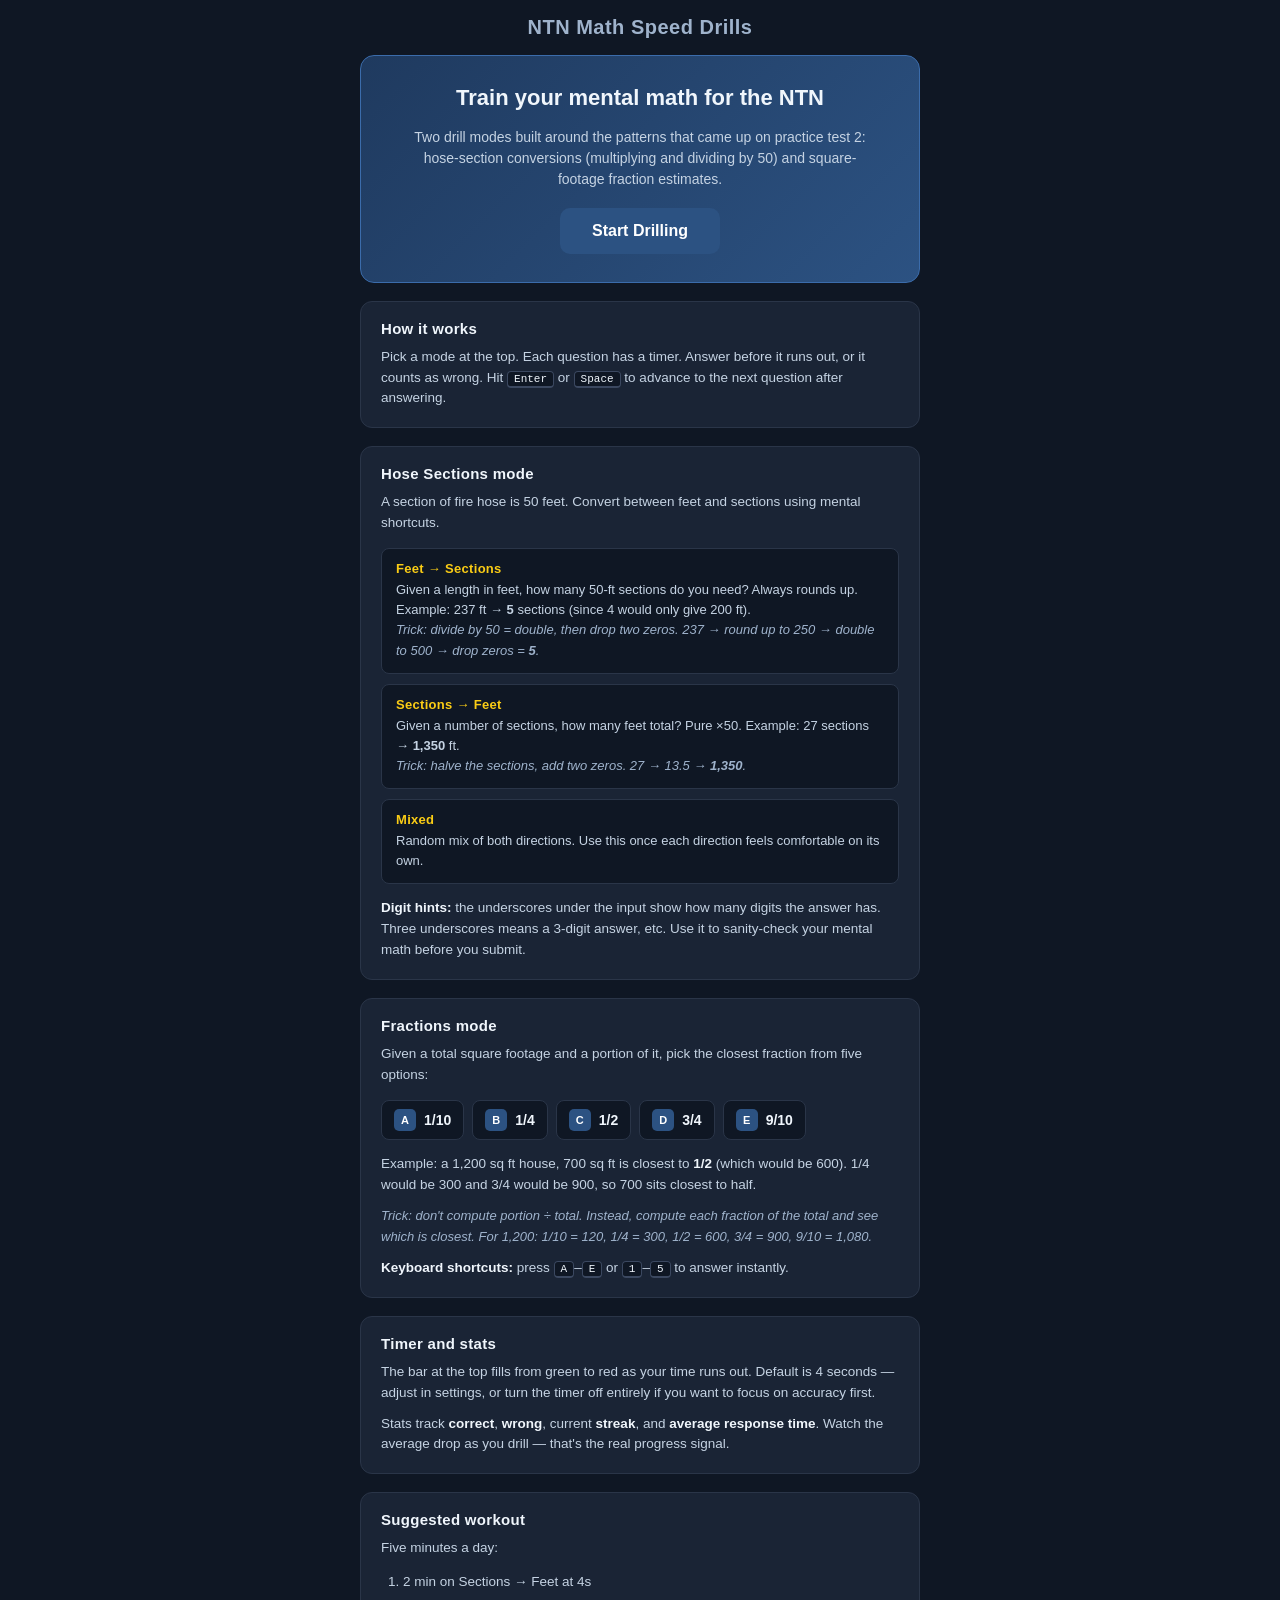
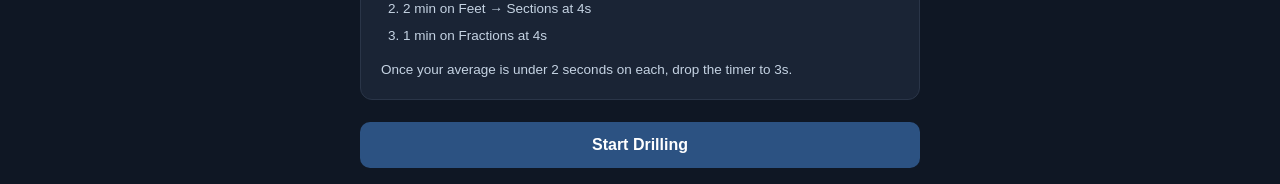
==== index.html @ 211ec933 "Rename NTN_Speed_Drills.html to index.html" ====
<!DOCTYPE html>
<html lang="en">
<head>
<meta charset="UTF-8">
<meta name="viewport" content="width=device-width, initial-scale=1.0">
<title>NTN Math Speed Drills</title>
<style>
  * { box-sizing: border-box; margin: 0; padding: 0; }
  body {
    font-family: -apple-system, BlinkMacSystemFont, "Segoe UI", Roboto, sans-serif;
    background: #0f1724;
    color: #e6edf5;
    min-height: 100vh;
    display: flex;
    flex-direction: column;
    align-items: center;
    padding: 16px;
  }
  .app {
    width: 100%;
    max-width: 560px;
    display: flex;
    flex-direction: column;
    gap: 16px;
  }
  h1 {
    font-size: 20px;
    font-weight: 600;
    text-align: center;
    color: #9fb3cc;
    letter-spacing: 0.5px;
  }
  .mode-tabs {
    display: flex;
    background: #1a2435;
    border-radius: 10px;
    padding: 4px;
    gap: 4px;
  }
  .mode-tab {
    flex: 1;
    background: transparent;
    border: none;
    color: #9fb3cc;
    padding: 10px;
    font-size: 13px;
    font-weight: 600;
    border-radius: 7px;
    cursor: pointer;
    transition: all 0.15s;
  }
  .mode-tab.active {
    background: #2c5282;
    color: #fff;
  }
  .submode-tabs {
    display: flex;
    gap: 8px;
    justify-content: center;
  }
  .submode-tab {
    flex: 1;
    background: #1a2435;
    border: 1px solid #2a3548;
    color: #9fb3cc;
    padding: 8px;
    font-size: 12px;
    border-radius: 8px;
    cursor: pointer;
    transition: all 0.15s;
  }
  .submode-tab.active {
    background: #2c5282;
    border-color: #4a7bb8;
    color: #fff;
  }

  .timer-bar {
    height: 6px;
    background: #1a2435;
    border-radius: 3px;
    overflow: hidden;
  }
  .timer-fill {
    height: 100%;
    background: linear-gradient(90deg, #4ade80, #facc15, #f87171);
    width: 100%;
    transform-origin: left;
    transition: transform 0.1s linear;
  }

  .card {
    background: #1a2435;
    border: 1px solid #2a3548;
    border-radius: 14px;
    padding: 24px;
    min-height: 280px;
    display: flex;
    flex-direction: column;
    justify-content: space-between;
    gap: 18px;
  }

  .question {
    font-size: 22px;
    font-weight: 500;
    line-height: 1.4;
    text-align: center;
    color: #f0f6fc;
  }
  .question .num {
    font-weight: 700;
    color: #facc15;
  }

  .answer-row {
    display: flex;
    flex-direction: column;
    align-items: center;
    gap: 12px;
  }
  .digit-hint {
    font-size: 14px;
    color: #9fb3cc;
    letter-spacing: 6px;
    font-family: "SF Mono", Monaco, monospace;
  }
  .answer-input {
    width: 100%;
    max-width: 220px;
    background: #0f1724;
    border: 2px solid #2a3548;
    border-radius: 10px;
    color: #f0f6fc;
    font-size: 32px;
    font-weight: 700;
    text-align: center;
    padding: 14px;
    font-family: "SF Mono", Monaco, monospace;
    -moz-appearance: textfield;
  }
  .answer-input::-webkit-outer-spin-button,
  .answer-input::-webkit-inner-spin-button { -webkit-appearance: none; margin: 0; }
  .answer-input:focus {
    outline: none;
    border-color: #4a7bb8;
  }
  .answer-input.correct { border-color: #4ade80; color: #4ade80; }
  .answer-input.wrong   { border-color: #f87171; color: #f87171; }

  .choices {
    display: grid;
    grid-template-columns: 1fr 1fr;
    gap: 10px;
  }
  .choice-btn {
    background: #0f1724;
    border: 2px solid #2a3548;
    color: #f0f6fc;
    padding: 16px;
    border-radius: 10px;
    font-size: 16px;
    font-weight: 600;
    cursor: pointer;
    text-align: left;
    transition: all 0.1s;
    display: flex;
    align-items: center;
    gap: 12px;
  }
  .choice-btn:hover:not(:disabled) {
    border-color: #4a7bb8;
    background: #142033;
  }
  .choice-btn .letter {
    background: #2c5282;
    color: #fff;
    width: 28px;
    height: 28px;
    border-radius: 6px;
    display: inline-flex;
    align-items: center;
    justify-content: center;
    font-size: 13px;
    font-weight: 700;
    flex-shrink: 0;
  }
  .choice-btn.correct {
    border-color: #4ade80;
    background: #0d2818;
  }
  .choice-btn.correct .letter { background: #4ade80; color: #0f1724; }
  .choice-btn.wrong {
    border-color: #f87171;
    background: #2a1414;
  }
  .choice-btn.wrong .letter { background: #f87171; color: #0f1724; }
  .choice-btn:disabled { cursor: default; }

  .controls {
    display: flex;
    gap: 10px;
  }
  .btn {
    flex: 1;
    padding: 14px;
    border-radius: 10px;
    border: none;
    font-size: 15px;
    font-weight: 600;
    cursor: pointer;
    transition: all 0.15s;
  }
  .btn-primary {
    background: #2c5282;
    color: #fff;
  }
  .btn-primary:hover { background: #3b6cab; }
  .btn-secondary {
    background: #1a2435;
    color: #9fb3cc;
    border: 1px solid #2a3548;
  }
  .btn-secondary:hover { background: #243049; }

  .feedback {
    text-align: center;
    font-size: 14px;
    font-weight: 600;
    min-height: 20px;
  }
  .feedback.correct { color: #4ade80; }
  .feedback.wrong   { color: #f87171; }
  .feedback.timeout { color: #facc15; }

  .stats {
    display: flex;
    justify-content: space-around;
    background: #1a2435;
    border-radius: 10px;
    padding: 12px;
    font-size: 13px;
  }
  .stat {
    text-align: center;
  }
  .stat-value {
    font-size: 20px;
    font-weight: 700;
    color: #f0f6fc;
  }
  .stat-label {
    color: #9fb3cc;
    font-size: 11px;
    text-transform: uppercase;
    letter-spacing: 0.5px;
  }
  .stat.correct .stat-value { color: #4ade80; }
  .stat.wrong .stat-value   { color: #f87171; }

  /* Header bar */
  .header-bar {
    display: flex;
    align-items: center;
    justify-content: center;
    position: relative;
  }
  .home-btn {
    position: absolute;
    right: 0;
    background: #1a2435;
    border: 1px solid #2a3548;
    color: #9fb3cc;
    padding: 6px 12px;
    border-radius: 8px;
    font-size: 12px;
    font-weight: 600;
    cursor: pointer;
    display: flex;
    align-items: center;
    gap: 6px;
    transition: all 0.15s;
  }
  .home-btn:hover {
    background: #243049;
    color: #f0f6fc;
  }

  /* Home screen */
  .home-screen {
    display: flex;
    flex-direction: column;
    gap: 18px;
  }
  .hero-card {
    background: linear-gradient(135deg, #1f3a5f, #2c5282);
    border: 1px solid #3b6cab;
    border-radius: 14px;
    padding: 28px 24px;
    text-align: center;
    display: flex;
    flex-direction: column;
    gap: 14px;
    align-items: center;
  }
  .hero-title {
    font-size: 22px;
    font-weight: 700;
    color: #f0f6fc;
    line-height: 1.3;
  }
  .hero-sub {
    font-size: 14px;
    color: #c5d3e3;
    line-height: 1.5;
    max-width: 460px;
  }
  .btn-hero {
    flex: 0 1 auto;
    padding: 14px 32px;
    font-size: 16px;
    margin-top: 4px;
  }

  .guide-section {
    background: #1a2435;
    border: 1px solid #2a3548;
    border-radius: 12px;
    padding: 18px 20px;
    display: flex;
    flex-direction: column;
    gap: 10px;
  }
  .guide-heading {
    font-size: 15px;
    font-weight: 700;
    color: #f0f6fc;
    letter-spacing: 0.3px;
  }
  .guide-text {
    font-size: 13.5px;
    color: #c5d3e3;
    line-height: 1.55;
  }
  .guide-text b { color: #f0f6fc; }
  .tip {
    color: #9fb3cc;
    font-style: italic;
    font-size: 13px;
  }

  .submode-list {
    display: flex;
    flex-direction: column;
    gap: 10px;
    margin: 4px 0;
  }
  .submode-item {
    background: #0f1724;
    border: 1px solid #2a3548;
    border-radius: 8px;
    padding: 12px 14px;
  }
  .submode-name {
    font-size: 13px;
    font-weight: 700;
    color: #facc15;
    margin-bottom: 4px;
    letter-spacing: 0.3px;
  }
  .submode-desc {
    font-size: 13px;
    color: #c5d3e3;
    line-height: 1.55;
  }

  .frac-grid {
    display: flex;
    flex-wrap: wrap;
    gap: 8px;
    margin: 4px 0;
  }
  .frac-pill {
    background: #0f1724;
    border: 1px solid #2a3548;
    border-radius: 8px;
    padding: 8px 12px;
    font-size: 14px;
    font-weight: 600;
    color: #f0f6fc;
    display: flex;
    align-items: center;
    gap: 8px;
  }
  .frac-letter {
    background: #2c5282;
    color: #fff;
    width: 22px;
    height: 22px;
    border-radius: 5px;
    display: inline-flex;
    align-items: center;
    justify-content: center;
    font-size: 11px;
    font-weight: 700;
  }

  .workout-list {
    margin-left: 22px;
    color: #c5d3e3;
    font-size: 13.5px;
    line-height: 1.7;
  }
  .workout-list li { padding: 2px 0; }
  .workout-list b { color: #f0f6fc; }

  kbd {
    background: #0f1724;
    border: 1px solid #3b4860;
    border-bottom-width: 2px;
    border-radius: 4px;
    padding: 1px 6px;
    font-size: 11px;
    font-family: "SF Mono", Monaco, monospace;
    color: #f0f6fc;
  }

  .settings {
    display: flex;
    align-items: center;
    justify-content: space-between;
    background: #1a2435;
    border-radius: 10px;
    padding: 12px 16px;
    font-size: 13px;
    color: #9fb3cc;
  }
  .settings select {
    background: #0f1724;
    border: 1px solid #2a3548;
    color: #f0f6fc;
    padding: 6px 10px;
    border-radius: 6px;
    font-size: 13px;
  }
</style>
</head>
<body>
<div class="app">
  <div class="header-bar">
    <h1>NTN Math Speed Drills</h1>
    <button class="home-btn" id="homeBtn" title="Home / Guide">
      <svg width="16" height="16" viewBox="0 0 24 24" fill="none" stroke="currentColor" stroke-width="2.2" stroke-linecap="round" stroke-linejoin="round"><path d="M3 12 12 3l9 9"/><path d="M5 10v10h14V10"/></svg>
      <span>Guide</span>
    </button>
  </div>

  <!-- HOME SCREEN -->
  <div id="homeScreen" class="home-screen">
    <div class="hero-card">
      <div class="hero-title">Train your mental math for the NTN</div>
      <div class="hero-sub">Two drill modes built around the patterns that came up on practice test 2: hose-section conversions (multiplying and dividing by 50) and square-footage fraction estimates.</div>
      <button class="btn btn-primary btn-hero" id="startBtn">Start Drilling</button>
    </div>

    <div class="guide-section">
      <div class="guide-heading">How it works</div>
      <div class="guide-text">Pick a mode at the top. Each question has a timer. Answer before it runs out, or it counts as wrong. Hit <kbd>Enter</kbd> or <kbd>Space</kbd> to advance to the next question after answering.</div>
    </div>

    <div class="guide-section">
      <div class="guide-heading">Hose Sections mode</div>
      <div class="guide-text">A section of fire hose is 50 feet. Convert between feet and sections using mental shortcuts.</div>
      <div class="submode-list">
        <div class="submode-item">
          <div class="submode-name">Feet &rarr; Sections</div>
          <div class="submode-desc">Given a length in feet, how many 50-ft sections do you need? Always rounds up. Example: 237 ft &rarr; <b>5</b> sections (since 4 would only give 200 ft).<br><span class="tip">Trick: divide by 50 = double, then drop two zeros. 237 &rarr; round up to 250 &rarr; double to 500 &rarr; drop zeros = <b>5</b>.</span></div>
        </div>
        <div class="submode-item">
          <div class="submode-name">Sections &rarr; Feet</div>
          <div class="submode-desc">Given a number of sections, how many feet total? Pure &times;50. Example: 27 sections &rarr; <b>1,350</b> ft.<br><span class="tip">Trick: halve the sections, add two zeros. 27 &rarr; 13.5 &rarr; <b>1,350</b>.</span></div>
        </div>
        <div class="submode-item">
          <div class="submode-name">Mixed</div>
          <div class="submode-desc">Random mix of both directions. Use this once each direction feels comfortable on its own.</div>
        </div>
      </div>
      <div class="guide-text"><b>Digit hints:</b> the underscores under the input show how many digits the answer has. Three underscores means a 3-digit answer, etc. Use it to sanity-check your mental math before you submit.</div>
    </div>

    <div class="guide-section">
      <div class="guide-heading">Fractions mode</div>
      <div class="guide-text">Given a total square footage and a portion of it, pick the closest fraction from five options:</div>
      <div class="frac-grid">
        <div class="frac-pill"><span class="frac-letter">A</span> 1/10</div>
        <div class="frac-pill"><span class="frac-letter">B</span> 1/4</div>
        <div class="frac-pill"><span class="frac-letter">C</span> 1/2</div>
        <div class="frac-pill"><span class="frac-letter">D</span> 3/4</div>
        <div class="frac-pill"><span class="frac-letter">E</span> 9/10</div>
      </div>
      <div class="guide-text">Example: a 1,200 sq ft house, 700 sq ft is closest to <b>1/2</b> (which would be 600). 1/4 would be 300 and 3/4 would be 900, so 700 sits closest to half.</div>
      <div class="guide-text"><span class="tip">Trick: don't compute portion &divide; total. Instead, compute each fraction <i>of</i> the total and see which is closest. For 1,200: 1/10 = 120, 1/4 = 300, 1/2 = 600, 3/4 = 900, 9/10 = 1,080.</span></div>
      <div class="guide-text"><b>Keyboard shortcuts:</b> press <kbd>A</kbd>&ndash;<kbd>E</kbd> or <kbd>1</kbd>&ndash;<kbd>5</kbd> to answer instantly.</div>
    </div>

    <div class="guide-section">
      <div class="guide-heading">Timer and stats</div>
      <div class="guide-text">The bar at the top fills from green to red as your time runs out. Default is 4 seconds &mdash; adjust in settings, or turn the timer off entirely if you want to focus on accuracy first.</div>
      <div class="guide-text">Stats track <b>correct</b>, <b>wrong</b>, current <b>streak</b>, and <b>average response time</b>. Watch the average drop as you drill &mdash; that's the real progress signal.</div>
    </div>

    <div class="guide-section">
      <div class="guide-heading">Suggested workout</div>
      <div class="guide-text">Five minutes a day:</div>
      <ol class="workout-list">
        <li>2 min on Sections &rarr; Feet at 4s</li>
        <li>2 min on Feet &rarr; Sections at 4s</li>
        <li>1 min on Fractions at 4s</li>
      </ol>
      <div class="guide-text">Once your average is under 2 seconds on each, drop the timer to 3s.</div>
    </div>

    <button class="btn btn-primary btn-hero" id="startBtnBottom">Start Drilling</button>
  </div>

  <!-- DRILL SCREEN -->
  <div id="drillScreen" style="display: none; flex-direction: column; gap: 16px;">

  <div class="mode-tabs">
    <button class="mode-tab active" data-mode="hose">Hose Sections</button>
    <button class="mode-tab" data-mode="fractions">Fractions</button>
  </div>

  <div class="submode-tabs" id="submodeTabs">
    <button class="submode-tab active" data-sub="feet-to-sections">Feet &rarr; Sections</button>
    <button class="submode-tab" data-sub="sections-to-feet">Sections &rarr; Feet</button>
    <button class="submode-tab" data-sub="mixed">Mixed</button>
  </div>

  <div class="settings">
    <span>Time per question</span>
    <select id="timeSelect">
      <option value="3">3 seconds</option>
      <option value="4" selected>4 seconds</option>
      <option value="5">5 seconds</option>
      <option value="6">6 seconds</option>
      <option value="0">No timer</option>
    </select>
  </div>

  <div class="timer-bar"><div class="timer-fill" id="timerFill"></div></div>

  <div class="card">
    <div class="question" id="question">Loading...</div>

    <div id="answerArea"></div>

    <div class="feedback" id="feedback">&nbsp;</div>

    <div class="controls">
      <button class="btn btn-secondary" id="skipBtn">Skip</button>
      <button class="btn btn-primary" id="actionBtn">Submit</button>
    </div>
  </div>

  <div class="stats">
    <div class="stat correct">
      <div class="stat-value" id="statCorrect">0</div>
      <div class="stat-label">Correct</div>
    </div>
    <div class="stat wrong">
      <div class="stat-value" id="statWrong">0</div>
      <div class="stat-label">Wrong</div>
    </div>
    <div class="stat">
      <div class="stat-value" id="statStreak">0</div>
      <div class="stat-label">Streak</div>
    </div>
    <div class="stat">
      <div class="stat-value" id="statAvg">&mdash;</div>
      <div class="stat-label">Avg time</div>
    </div>
  </div>
  </div>
  <!-- end drill screen -->
</div>
<!-- end app -->

<script>
'use strict';

// ---------- State ----------
const state = {
  mode: 'hose',          // 'hose' | 'fractions'
  submode: 'feet-to-sections', // 'feet-to-sections' | 'sections-to-feet' | 'mixed'
  current: null,         // current question object
  status: 'asking',      // 'asking' | 'answered'
  timerId: null,
  startTime: 0,
  timeLimit: 4000,       // ms; 0 means no timer
  stats: { correct: 0, wrong: 0, streak: 0, totalTime: 0, attempts: 0 },
};

// ---------- DOM ----------
const $ = id => document.getElementById(id);
const els = {
  question: $('question'),
  answerArea: $('answerArea'),
  feedback: $('feedback'),
  actionBtn: $('actionBtn'),
  skipBtn: $('skipBtn'),
  timerFill: $('timerFill'),
  submodeTabs: $('submodeTabs'),
  timeSelect: $('timeSelect'),
  statCorrect: $('statCorrect'),
  statWrong: $('statWrong'),
  statStreak: $('statStreak'),
  statAvg: $('statAvg'),
};

// ---------- Utilities ----------
const randInt = (min, max) => Math.floor(Math.random() * (max - min + 1)) + min;
const choice = arr => arr[Math.floor(Math.random() * arr.length)];
const digitsOf = n => String(n).length;
const placeholderFor = n => '_'.repeat(digitsOf(n));

// ---------- Question generators ----------
function genFeetToSections() {
  // Pick a feet value. Sometimes a clean multiple of 50, sometimes random.
  // Sections needed = ceil(feet / 50)
  const cleanRoll = Math.random() < 0.4;
  let feet;
  if (cleanRoll) {
    const sections = randInt(2, 30);
    feet = sections * 50;
  } else {
    feet = randInt(60, 1500);
  }
  const answer = Math.ceil(feet / 50);
  return {
    kind: 'numeric',
    prompt: `You need <span class="num">${feet}</span> feet of hose.<br>How many <b>50-ft sections</b> do you need?`,
    answer,
  };
}

function genSectionsToFeet() {
  const sections = randInt(2, 30);
  const answer = sections * 50;
  return {
    kind: 'numeric',
    prompt: `<span class="num">${sections}</span> sections of 50-ft hose.<br>How many <b>feet</b> total?`,
    answer,
  };
}

function genHoseQuestion() {
  if (state.submode === 'feet-to-sections') return genFeetToSections();
  if (state.submode === 'sections-to-feet') return genSectionsToFeet();
  return Math.random() < 0.5 ? genFeetToSections() : genSectionsToFeet();
}

// Fractions: pick a square footage (round), pick a target portion close to one
// of the standard fractions, then ask which is closest.
const FRACTIONS = [
  { label: 'a', name: '1/10', value: 0.10 },
  { label: 'b', name: '1/4',  value: 0.25 },
  { label: 'c', name: '1/2',  value: 0.50 },
  { label: 'd', name: '3/4',  value: 0.75 },
  { label: 'e', name: '9/10', value: 0.90 },
];

function genFractionQuestion() {
  const totalChoices = [1000, 1200, 1500, 1600, 1800, 2000, 2400, 2800, 3000, 3200, 3600, 4000, 4800, 6000];
  const total = choice(totalChoices);
  const target = choice(FRACTIONS);

  // Compute the "true" portion using the target fraction, then jitter it a bit
  // so the answer is the closest fraction (not a tie).
  // Jitter range: stay closer to target than to neighbors.
  const idx = FRACTIONS.indexOf(target);
  const lower = idx > 0 ? FRACTIONS[idx - 1].value : -1;
  const upper = idx < FRACTIONS.length - 1 ? FRACTIONS[idx + 1].value : 2;
  // Midpoints between neighbors define the "zone" where target is closest.
  const lowBound = lower === -1 ? 0 : (lower + target.value) / 2;
  const highBound = upper === 2 ? 1 : (target.value + upper) / 2;

  // Pick a fraction-of-total within (lowBound, highBound), but not too close
  // to the boundaries (so the answer is unambiguous).
  const margin = 0.02;
  const minFrac = lowBound + margin;
  const maxFrac = highBound - margin;
  const portionFrac = minFrac + Math.random() * (maxFrac - minFrac);

  // Round portion to nearest 10 or 50 for cleanliness
  let portion = Math.round(total * portionFrac);
  const rounding = total >= 2000 ? 50 : 10;
  portion = Math.round(portion / rounding) * rounding;

  // Safety: re-verify the closest fraction is still target after rounding
  let closest = FRACTIONS[0];
  let bestDiff = Infinity;
  for (const f of FRACTIONS) {
    const diff = Math.abs(portion / total - f.value);
    if (diff < bestDiff) { bestDiff = diff; closest = f; }
  }
  // If rounding pushed us out of the zone, recurse to retry
  if (closest.label !== target.label) return genFractionQuestion();

  return {
    kind: 'choice',
    prompt: `A <span class="num">${total.toLocaleString()}</span> sq ft house.<br>` +
            `<span class="num">${portion.toLocaleString()}</span> sq ft is closest to which fraction?`,
    choices: FRACTIONS.map(f => ({ letter: f.label, label: f.name, isAnswer: f.label === target.label })),
    answer: target.label,
  };
}

// ---------- Render ----------
function renderQuestion() {
  const q = state.current;
  els.question.innerHTML = q.prompt;
  els.feedback.innerHTML = '&nbsp;';
  els.feedback.className = 'feedback';

  if (q.kind === 'numeric') {
    const ph = placeholderFor(q.answer);
    els.answerArea.innerHTML = `
      <div class="answer-row">
        <div class="digit-hint">${ph}</div>
        <input type="number" inputmode="numeric" class="answer-input" id="answerInput" autocomplete="off">
      </div>
    `;
    const input = $('answerInput');
    input.focus();
    input.addEventListener('keydown', e => {
      if (e.key === 'Enter') {
        e.preventDefault();
        submitAnswer();
      }
    });
    els.actionBtn.textContent = 'Submit';
    els.actionBtn.disabled = false;
    els.skipBtn.disabled = false;
  } else {
    // Multiple choice
    const html = `<div class="choices">` +
      q.choices.map(c =>
        `<button class="choice-btn" data-letter="${c.letter}">
          <span class="letter">${c.letter.toUpperCase()}</span>
          <span>${c.label}</span>
        </button>`
      ).join('') +
    `</div>`;
    els.answerArea.innerHTML = html;
    document.querySelectorAll('.choice-btn').forEach(btn => {
      btn.addEventListener('click', () => submitChoice(btn.dataset.letter));
    });
    els.actionBtn.textContent = 'Skip';
    els.actionBtn.disabled = false;
    els.skipBtn.disabled = false;
  }

  state.status = 'asking';
  state.startTime = performance.now();
  startTimer();
}

// ---------- Timer ----------
function startTimer() {
  stopTimer();
  if (state.timeLimit === 0) {
    els.timerFill.style.transform = 'scaleX(1)';
    els.timerFill.style.transition = 'none';
    return;
  }
  // Reset visually
  els.timerFill.style.transition = 'none';
  els.timerFill.style.transform = 'scaleX(1)';
  // Force reflow then animate
  void els.timerFill.offsetWidth;
  els.timerFill.style.transition = `transform ${state.timeLimit}ms linear`;
  els.timerFill.style.transform = 'scaleX(0)';

  state.timerId = setTimeout(() => {
    if (state.status === 'asking') {
      handleTimeout();
    }
  }, state.timeLimit);
}

function stopTimer() {
  if (state.timerId) {
    clearTimeout(state.timerId);
    state.timerId = null;
  }
}

// ---------- Answer handling ----------
function submitAnswer() {
  if (state.status !== 'asking') {
    nextQuestion();
    return;
  }
  const q = state.current;
  if (q.kind === 'numeric') {
    const input = $('answerInput');
    const val = parseInt(input.value, 10);
    if (Number.isNaN(val)) {
      els.feedback.textContent = 'Type a number';
      els.feedback.className = 'feedback wrong';
      return;
    }
    finalizeNumeric(val);
  }
}

function submitChoice(letter) {
  if (state.status !== 'asking') return;
  const q = state.current;
  stopTimer();
  state.status = 'answered';
  recordTime();

  document.querySelectorAll('.choice-btn').forEach(btn => {
    btn.disabled = true;
    const isAnswer = q.choices.find(c => c.letter === btn.dataset.letter).isAnswer;
    if (isAnswer) btn.classList.add('correct');
    else if (btn.dataset.letter === letter) btn.classList.add('wrong');
  });

  if (letter === q.answer) {
    state.stats.correct++;
    state.stats.streak++;
    els.feedback.textContent = 'Correct!';
    els.feedback.className = 'feedback correct';
  } else {
    state.stats.wrong++;
    state.stats.streak = 0;
    const correctName = q.choices.find(c => c.isAnswer).label;
    els.feedback.textContent = `Answer: ${q.answer.toUpperCase()} (${correctName})`;
    els.feedback.className = 'feedback wrong';
  }
  updateStats();
  els.actionBtn.textContent = 'Next';
}

function finalizeNumeric(val) {
  const q = state.current;
  stopTimer();
  state.status = 'answered';
  recordTime();
  const input = $('answerInput');
  input.disabled = true;

  if (val === q.answer) {
    state.stats.correct++;
    state.stats.streak++;
    input.classList.add('correct');
    els.feedback.textContent = 'Correct!';
    els.feedback.className = 'feedback correct';
  } else {
    state.stats.wrong++;
    state.stats.streak = 0;
    input.classList.add('wrong');
    els.feedback.textContent = `Answer: ${q.answer.toLocaleString()}`;
    els.feedback.className = 'feedback wrong';
  }
  updateStats();
  els.actionBtn.textContent = 'Next';
}

function handleTimeout() {
  if (state.status !== 'asking') return;
  state.status = 'answered';
  state.stats.wrong++;
  state.stats.streak = 0;
  const q = state.current;

  if (q.kind === 'numeric') {
    const input = $('answerInput');
    input.disabled = true;
    input.classList.add('wrong');
    els.feedback.textContent = `Time! Answer: ${q.answer.toLocaleString()}`;
  } else {
    document.querySelectorAll('.choice-btn').forEach(btn => {
      btn.disabled = true;
      const isAnswer = q.choices.find(c => c.letter === btn.dataset.letter).isAnswer;
      if (isAnswer) btn.classList.add('correct');
    });
    const correctName = q.choices.find(c => c.isAnswer).label;
    els.feedback.textContent = `Time! Answer: ${q.answer.toUpperCase()} (${correctName})`;
  }
  els.feedback.className = 'feedback timeout';
  updateStats();
  els.actionBtn.textContent = 'Next';
}

function recordTime() {
  const elapsed = performance.now() - state.startTime;
  state.stats.totalTime += elapsed;
  state.stats.attempts++;
}

function updateStats() {
  els.statCorrect.textContent = state.stats.correct;
  els.statWrong.textContent = state.stats.wrong;
  els.statStreak.textContent = state.stats.streak;
  if (state.stats.attempts > 0) {
    const avg = (state.stats.totalTime / state.stats.attempts) / 1000;
    els.statAvg.textContent = avg.toFixed(1) + 's';
  }
}

// ---------- Flow ----------
function nextQuestion() {
  state.current = (state.mode === 'hose') ? genHoseQuestion() : genFractionQuestion();
  renderQuestion();
}

// ---------- Mode switching ----------
function setMode(mode) {
  state.mode = mode;
  document.querySelectorAll('.mode-tab').forEach(t => {
    t.classList.toggle('active', t.dataset.mode === mode);
  });

  // Show/hide submode tabs (only for hose)
  if (mode === 'hose') {
    els.submodeTabs.style.display = 'flex';
  } else {
    els.submodeTabs.style.display = 'none';
  }
  nextQuestion();
}

function setSubmode(sub) {
  state.submode = sub;
  document.querySelectorAll('.submode-tab').forEach(t => {
    t.classList.toggle('active', t.dataset.sub === sub);
  });
  nextQuestion();
}

// ---------- Wire up ----------
document.querySelectorAll('.mode-tab').forEach(tab => {
  tab.addEventListener('click', () => setMode(tab.dataset.mode));
});
document.querySelectorAll('.submode-tab').forEach(tab => {
  tab.addEventListener('click', () => setSubmode(tab.dataset.sub));
});

els.actionBtn.addEventListener('click', () => {
  if (state.status === 'asking') {
    if (state.current.kind === 'numeric') submitAnswer();
    else nextQuestion(); // for choice mode, action btn = skip while asking
  } else {
    nextQuestion();
  }
});

els.skipBtn.addEventListener('click', () => {
  if (state.status === 'asking') {
    handleTimeout();
  } else {
    nextQuestion();
  }
});

els.timeSelect.addEventListener('change', e => {
  state.timeLimit = parseInt(e.target.value, 10) * 1000;
  // Restart current question's timer
  if (state.status === 'asking') startTimer();
});

// Global keyboard: digits 1-5 / a-e for fraction choices
document.addEventListener('keydown', e => {
  // Don't intercept keys while the home screen is showing
  if (drillScreen.style.display === 'none') return;

  if (state.status !== 'asking') {
    if (e.key === 'Enter' || e.key === ' ') {
      e.preventDefault();
      nextQuestion();
    }
    return;
  }
  if (state.current && state.current.kind === 'choice') {
    const map = { '1': 'a', '2': 'b', '3': 'c', '4': 'd', '5': 'e',
                  'a': 'a', 'b': 'b', 'c': 'c', 'd': 'd', 'e': 'e' };
    const letter = map[e.key.toLowerCase()];
    if (letter) {
      e.preventDefault();
      submitChoice(letter);
    }
  }
});

// ---------- Screen navigation ----------
const homeScreen = document.getElementById('homeScreen');
const drillScreen = document.getElementById('drillScreen');
const homeBtn = document.getElementById('homeBtn');

function showHome() {
  homeScreen.style.display = 'flex';
  drillScreen.style.display = 'none';
  homeBtn.style.display = 'none';
  stopTimer();
}

function showDrill() {
  homeScreen.style.display = 'none';
  drillScreen.style.display = 'flex';
  homeBtn.style.display = 'flex';
  // Generate a fresh question if there isn't one yet, otherwise resume.
  if (!state.current) {
    nextQuestion();
  } else {
    // Restart timer for the visible question
    if (state.status === 'asking') startTimer();
  }
}

document.getElementById('startBtn').addEventListener('click', showDrill);
document.getElementById('startBtnBottom').addEventListener('click', showDrill);
homeBtn.addEventListener('click', showHome);

// ---------- Init ----------
state.timeLimit = parseInt(els.timeSelect.value, 10) * 1000;
showHome();
</script>
</body>
</html>
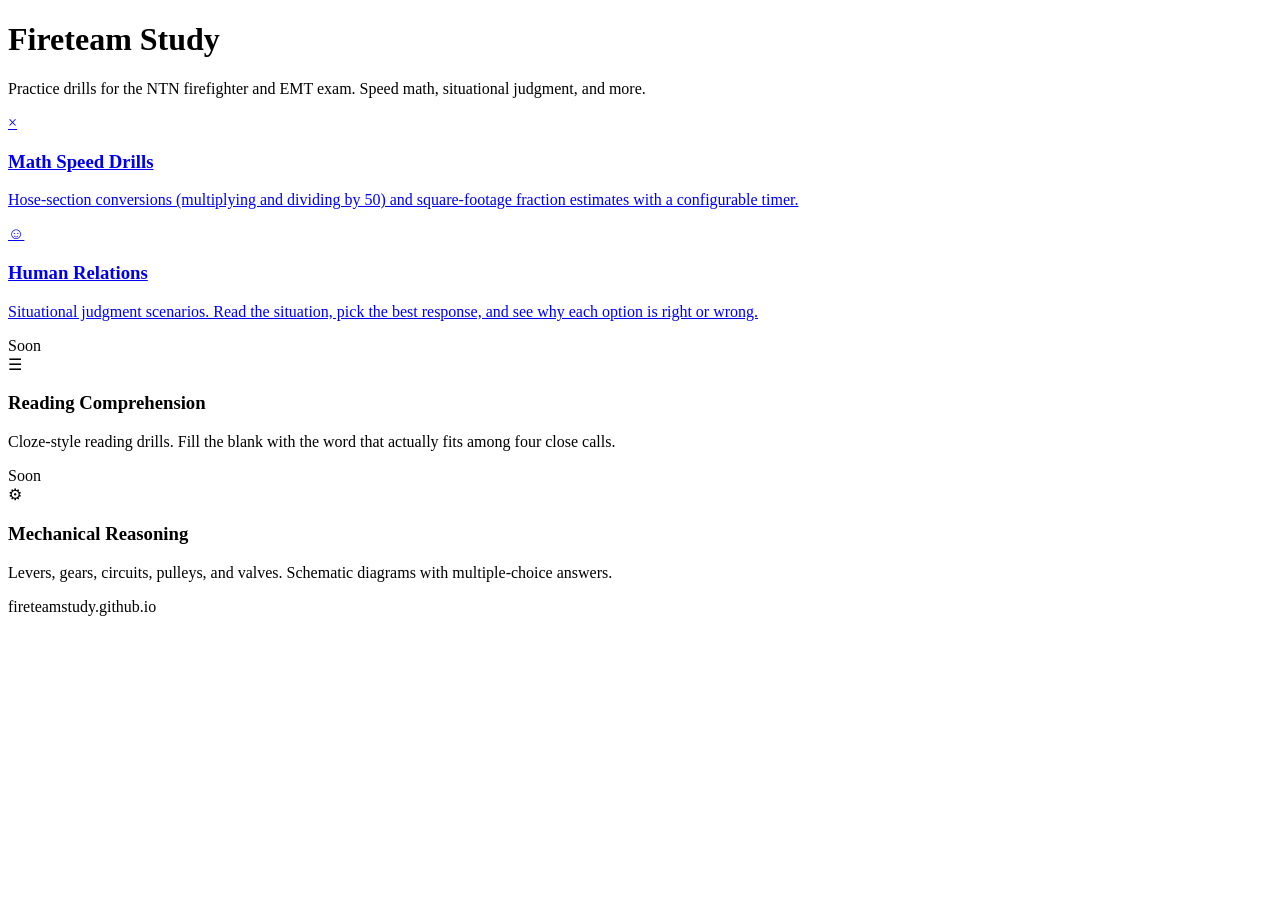
==== commit c45b09fd: "Update index.html" ====
--- a/index.html
+++ b/index.html
@@ -3,1031 +3,47 @@
 <head>
 <meta charset="UTF-8">
 <meta name="viewport" content="width=device-width, initial-scale=1.0">
-<title>NTN Math Speed Drills</title>
-<style>
-  * { box-sizing: border-box; margin: 0; padding: 0; }
-  body {
-    font-family: -apple-system, BlinkMacSystemFont, "Segoe UI", Roboto, sans-serif;
-    background: #0f1724;
-    color: #e6edf5;
-    min-height: 100vh;
-    display: flex;
-    flex-direction: column;
-    align-items: center;
-    padding: 16px;
-  }
-  .app {
-    width: 100%;
-    max-width: 560px;
-    display: flex;
-    flex-direction: column;
-    gap: 16px;
-  }
-  h1 {
-    font-size: 20px;
-    font-weight: 600;
-    text-align: center;
-    color: #9fb3cc;
-    letter-spacing: 0.5px;
-  }
-  .mode-tabs {
-    display: flex;
-    background: #1a2435;
-    border-radius: 10px;
-    padding: 4px;
-    gap: 4px;
-  }
-  .mode-tab {
-    flex: 1;
-    background: transparent;
-    border: none;
-    color: #9fb3cc;
-    padding: 10px;
-    font-size: 13px;
-    font-weight: 600;
-    border-radius: 7px;
-    cursor: pointer;
-    transition: all 0.15s;
-  }
-  .mode-tab.active {
-    background: #2c5282;
-    color: #fff;
-  }
-  .submode-tabs {
-    display: flex;
-    gap: 8px;
-    justify-content: center;
-  }
-  .submode-tab {
-    flex: 1;
-    background: #1a2435;
-    border: 1px solid #2a3548;
-    color: #9fb3cc;
-    padding: 8px;
-    font-size: 12px;
-    border-radius: 8px;
-    cursor: pointer;
-    transition: all 0.15s;
-  }
-  .submode-tab.active {
-    background: #2c5282;
-    border-color: #4a7bb8;
-    color: #fff;
-  }
-
-  .timer-bar {
-    height: 6px;
-    background: #1a2435;
-    border-radius: 3px;
-    overflow: hidden;
-  }
-  .timer-fill {
-    height: 100%;
-    background: linear-gradient(90deg, #4ade80, #facc15, #f87171);
-    width: 100%;
-    transform-origin: left;
-    transition: transform 0.1s linear;
-  }
-
-  .card {
-    background: #1a2435;
-    border: 1px solid #2a3548;
-    border-radius: 14px;
-    padding: 24px;
-    min-height: 280px;
-    display: flex;
-    flex-direction: column;
-    justify-content: space-between;
-    gap: 18px;
-  }
-
-  .question {
-    font-size: 22px;
-    font-weight: 500;
-    line-height: 1.4;
-    text-align: center;
-    color: #f0f6fc;
-  }
-  .question .num {
-    font-weight: 700;
-    color: #facc15;
-  }
-
-  .answer-row {
-    display: flex;
-    flex-direction: column;
-    align-items: center;
-    gap: 12px;
-  }
-  .digit-hint {
-    font-size: 14px;
-    color: #9fb3cc;
-    letter-spacing: 6px;
-    font-family: "SF Mono", Monaco, monospace;
-  }
-  .answer-input {
-    width: 100%;
-    max-width: 220px;
-    background: #0f1724;
-    border: 2px solid #2a3548;
-    border-radius: 10px;
-    color: #f0f6fc;
-    font-size: 32px;
-    font-weight: 700;
-    text-align: center;
-    padding: 14px;
-    font-family: "SF Mono", Monaco, monospace;
-    -moz-appearance: textfield;
-  }
-  .answer-input::-webkit-outer-spin-button,
-  .answer-input::-webkit-inner-spin-button { -webkit-appearance: none; margin: 0; }
-  .answer-input:focus {
-    outline: none;
-    border-color: #4a7bb8;
-  }
-  .answer-input.correct { border-color: #4ade80; color: #4ade80; }
-  .answer-input.wrong   { border-color: #f87171; color: #f87171; }
-
-  .choices {
-    display: grid;
-    grid-template-columns: 1fr 1fr;
-    gap: 10px;
-  }
-  .choice-btn {
-    background: #0f1724;
-    border: 2px solid #2a3548;
-    color: #f0f6fc;
-    padding: 16px;
-    border-radius: 10px;
-    font-size: 16px;
-    font-weight: 600;
-    cursor: pointer;
-    text-align: left;
-    transition: all 0.1s;
-    display: flex;
-    align-items: center;
-    gap: 12px;
-  }
-  .choice-btn:hover:not(:disabled) {
-    border-color: #4a7bb8;
-    background: #142033;
-  }
-  .choice-btn .letter {
-    background: #2c5282;
-    color: #fff;
-    width: 28px;
-    height: 28px;
-    border-radius: 6px;
-    display: inline-flex;
-    align-items: center;
-    justify-content: center;
-    font-size: 13px;
-    font-weight: 700;
-    flex-shrink: 0;
-  }
-  .choice-btn.correct {
-    border-color: #4ade80;
-    background: #0d2818;
-  }
-  .choice-btn.correct .letter { background: #4ade80; color: #0f1724; }
-  .choice-btn.wrong {
-    border-color: #f87171;
-    background: #2a1414;
-  }
-  .choice-btn.wrong .letter { background: #f87171; color: #0f1724; }
-  .choice-btn:disabled { cursor: default; }
-
-  .controls {
-    display: flex;
-    gap: 10px;
-  }
-  .btn {
-    flex: 1;
-    padding: 14px;
-    border-radius: 10px;
-    border: none;
-    font-size: 15px;
-    font-weight: 600;
-    cursor: pointer;
-    transition: all 0.15s;
-  }
-  .btn-primary {
-    background: #2c5282;
-    color: #fff;
-  }
-  .btn-primary:hover { background: #3b6cab; }
-  .btn-secondary {
-    background: #1a2435;
-    color: #9fb3cc;
-    border: 1px solid #2a3548;
-  }
-  .btn-secondary:hover { background: #243049; }
-
-  .feedback {
-    text-align: center;
-    font-size: 14px;
-    font-weight: 600;
-    min-height: 20px;
-  }
-  .feedback.correct { color: #4ade80; }
-  .feedback.wrong   { color: #f87171; }
-  .feedback.timeout { color: #facc15; }
-
-  .stats {
-    display: flex;
-    justify-content: space-around;
-    background: #1a2435;
-    border-radius: 10px;
-    padding: 12px;
-    font-size: 13px;
-  }
-  .stat {
-    text-align: center;
-  }
-  .stat-value {
-    font-size: 20px;
-    font-weight: 700;
-    color: #f0f6fc;
-  }
-  .stat-label {
-    color: #9fb3cc;
-    font-size: 11px;
-    text-transform: uppercase;
-    letter-spacing: 0.5px;
-  }
-  .stat.correct .stat-value { color: #4ade80; }
-  .stat.wrong .stat-value   { color: #f87171; }
-
-  /* Header bar */
-  .header-bar {
-    display: flex;
-    align-items: center;
-    justify-content: center;
-    position: relative;
-  }
-  .home-btn {
-    position: absolute;
-    right: 0;
-    background: #1a2435;
-    border: 1px solid #2a3548;
-    color: #9fb3cc;
-    padding: 6px 12px;
-    border-radius: 8px;
-    font-size: 12px;
-    font-weight: 600;
-    cursor: pointer;
-    display: flex;
-    align-items: center;
-    gap: 6px;
-    transition: all 0.15s;
-  }
-  .home-btn:hover {
-    background: #243049;
-    color: #f0f6fc;
-  }
-
-  /* Home screen */
-  .home-screen {
-    display: flex;
-    flex-direction: column;
-    gap: 18px;
-  }
-  .hero-card {
-    background: linear-gradient(135deg, #1f3a5f, #2c5282);
-    border: 1px solid #3b6cab;
-    border-radius: 14px;
-    padding: 28px 24px;
-    text-align: center;
-    display: flex;
-    flex-direction: column;
-    gap: 14px;
-    align-items: center;
-  }
-  .hero-title {
-    font-size: 22px;
-    font-weight: 700;
-    color: #f0f6fc;
-    line-height: 1.3;
-  }
-  .hero-sub {
-    font-size: 14px;
-    color: #c5d3e3;
-    line-height: 1.5;
-    max-width: 460px;
-  }
-  .btn-hero {
-    flex: 0 1 auto;
-    padding: 14px 32px;
-    font-size: 16px;
-    margin-top: 4px;
-  }
-
-  .guide-section {
-    background: #1a2435;
-    border: 1px solid #2a3548;
-    border-radius: 12px;
-    padding: 18px 20px;
-    display: flex;
-    flex-direction: column;
-    gap: 10px;
-  }
-  .guide-heading {
-    font-size: 15px;
-    font-weight: 700;
-    color: #f0f6fc;
-    letter-spacing: 0.3px;
-  }
-  .guide-text {
-    font-size: 13.5px;
-    color: #c5d3e3;
-    line-height: 1.55;
-  }
-  .guide-text b { color: #f0f6fc; }
-  .tip {
-    color: #9fb3cc;
-    font-style: italic;
-    font-size: 13px;
-  }
-
-  .submode-list {
-    display: flex;
-    flex-direction: column;
-    gap: 10px;
-    margin: 4px 0;
-  }
-  .submode-item {
-    background: #0f1724;
-    border: 1px solid #2a3548;
-    border-radius: 8px;
-    padding: 12px 14px;
-  }
-  .submode-name {
-    font-size: 13px;
-    font-weight: 700;
-    color: #facc15;
-    margin-bottom: 4px;
-    letter-spacing: 0.3px;
-  }
-  .submode-desc {
-    font-size: 13px;
-    color: #c5d3e3;
-    line-height: 1.55;
-  }
-
-  .frac-grid {
-    display: flex;
-    flex-wrap: wrap;
-    gap: 8px;
-    margin: 4px 0;
-  }
-  .frac-pill {
-    background: #0f1724;
-    border: 1px solid #2a3548;
-    border-radius: 8px;
-    padding: 8px 12px;
-    font-size: 14px;
-    font-weight: 600;
-    color: #f0f6fc;
-    display: flex;
-    align-items: center;
-    gap: 8px;
-  }
-  .frac-letter {
-    background: #2c5282;
-    color: #fff;
-    width: 22px;
-    height: 22px;
-    border-radius: 5px;
-    display: inline-flex;
-    align-items: center;
-    justify-content: center;
-    font-size: 11px;
-    font-weight: 700;
-  }
-
-  .workout-list {
-    margin-left: 22px;
-    color: #c5d3e3;
-    font-size: 13.5px;
-    line-height: 1.7;
-  }
-  .workout-list li { padding: 2px 0; }
-  .workout-list b { color: #f0f6fc; }
-
-  kbd {
-    background: #0f1724;
-    border: 1px solid #3b4860;
-    border-bottom-width: 2px;
-    border-radius: 4px;
-    padding: 1px 6px;
-    font-size: 11px;
-    font-family: "SF Mono", Monaco, monospace;
-    color: #f0f6fc;
-  }
-
-  .settings {
-    display: flex;
-    align-items: center;
-    justify-content: space-between;
-    background: #1a2435;
-    border-radius: 10px;
-    padding: 12px 16px;
-    font-size: 13px;
-    color: #9fb3cc;
-  }
-  .settings select {
-    background: #0f1724;
-    border: 1px solid #2a3548;
-    color: #f0f6fc;
-    padding: 6px 10px;
-    border-radius: 6px;
-    font-size: 13px;
-  }
-</style>
+<title>Fireteam Study — NTN Test Prep</title>
+<link rel="stylesheet" href="styles.css">
 </head>
 <body>
 <div class="app">
-  <div class="header-bar">
-    <h1>NTN Math Speed Drills</h1>
-    <button class="home-btn" id="homeBtn" title="Home / Guide">
-      <svg width="16" height="16" viewBox="0 0 24 24" fill="none" stroke="currentColor" stroke-width="2.2" stroke-linecap="round" stroke-linejoin="round"><path d="M3 12 12 3l9 9"/><path d="M5 10v10h14V10"/></svg>
-      <span>Guide</span>
-    </button>
+  <div class="hub-hero">
+    <h1>Fireteam Study</h1>
+    <p>Practice drills for the NTN firefighter and EMT exam. Speed math, situational judgment, and more.</p>
   </div>
 
-  <!-- HOME SCREEN -->
-  <div id="homeScreen" class="home-screen">
-    <div class="hero-card">
-      <div class="hero-title">Train your mental math for the NTN</div>
-      <div class="hero-sub">Two drill modes built around the patterns that came up on practice test 2: hose-section conversions (multiplying and dividing by 50) and square-footage fraction estimates.</div>
-      <button class="btn btn-primary btn-hero" id="startBtn">Start Drilling</button>
+  <div class="hub-grid">
+    <a href="math.html" class="hub-card math">
+      <div class="hub-icon">&#215;</div>
+      <h3>Math Speed Drills</h3>
+      <p>Hose-section conversions (multiplying and dividing by 50) and square-footage fraction estimates with a configurable timer.</p>
+    </a>
+
+    <a href="hr.html" class="hub-card hr">
+      <div class="hub-icon">&#9786;</div>
+      <h3>Human Relations</h3>
+      <p>Situational judgment scenarios. Read the situation, pick the best response, and see why each option is right or wrong.</p>
+    </a>
+
+    <div class="hub-card reading disabled">
+      <div class="hub-badge">Soon</div>
+      <div class="hub-icon">&#9776;</div>
+      <h3>Reading Comprehension</h3>
+      <p>Cloze-style reading drills. Fill the blank with the word that actually fits among four close calls.</p>
     </div>
 
-    <div class="guide-section">
-      <div class="guide-heading">How it works</div>
-      <div class="guide-text">Pick a mode at the top. Each question has a timer. Answer before it runs out, or it counts as wrong. Hit <kbd>Enter</kbd> or <kbd>Space</kbd> to advance to the next question after answering.</div>
-    </div>
-
-    <div class="guide-section">
-      <div class="guide-heading">Hose Sections mode</div>
-      <div class="guide-text">A section of fire hose is 50 feet. Convert between feet and sections using mental shortcuts.</div>
-      <div class="submode-list">
-        <div class="submode-item">
-          <div class="submode-name">Feet &rarr; Sections</div>
-          <div class="submode-desc">Given a length in feet, how many 50-ft sections do you need? Always rounds up. Example: 237 ft &rarr; <b>5</b> sections (since 4 would only give 200 ft).<br><span class="tip">Trick: divide by 50 = double, then drop two zeros. 237 &rarr; round up to 250 &rarr; double to 500 &rarr; drop zeros = <b>5</b>.</span></div>
-        </div>
-        <div class="submode-item">
-          <div class="submode-name">Sections &rarr; Feet</div>
-          <div class="submode-desc">Given a number of sections, how many feet total? Pure &times;50. Example: 27 sections &rarr; <b>1,350</b> ft.<br><span class="tip">Trick: halve the sections, add two zeros. 27 &rarr; 13.5 &rarr; <b>1,350</b>.</span></div>
-        </div>
-        <div class="submode-item">
-          <div class="submode-name">Mixed</div>
-          <div class="submode-desc">Random mix of both directions. Use this once each direction feels comfortable on its own.</div>
-        </div>
-      </div>
-      <div class="guide-text"><b>Digit hints:</b> the underscores under the input show how many digits the answer has. Three underscores means a 3-digit answer, etc. Use it to sanity-check your mental math before you submit.</div>
-    </div>
-
-    <div class="guide-section">
-      <div class="guide-heading">Fractions mode</div>
-      <div class="guide-text">Given a total square footage and a portion of it, pick the closest fraction from five options:</div>
-      <div class="frac-grid">
-        <div class="frac-pill"><span class="frac-letter">A</span> 1/10</div>
-        <div class="frac-pill"><span class="frac-letter">B</span> 1/4</div>
-        <div class="frac-pill"><span class="frac-letter">C</span> 1/2</div>
-        <div class="frac-pill"><span class="frac-letter">D</span> 3/4</div>
-        <div class="frac-pill"><span class="frac-letter">E</span> 9/10</div>
-      </div>
-      <div class="guide-text">Example: a 1,200 sq ft house, 700 sq ft is closest to <b>1/2</b> (which would be 600). 1/4 would be 300 and 3/4 would be 900, so 700 sits closest to half.</div>
-      <div class="guide-text"><span class="tip">Trick: don't compute portion &divide; total. Instead, compute each fraction <i>of</i> the total and see which is closest. For 1,200: 1/10 = 120, 1/4 = 300, 1/2 = 600, 3/4 = 900, 9/10 = 1,080.</span></div>
-      <div class="guide-text"><b>Keyboard shortcuts:</b> press <kbd>A</kbd>&ndash;<kbd>E</kbd> or <kbd>1</kbd>&ndash;<kbd>5</kbd> to answer instantly.</div>
-    </div>
-
-    <div class="guide-section">
-      <div class="guide-heading">Timer and stats</div>
-      <div class="guide-text">The bar at the top fills from green to red as your time runs out. Default is 4 seconds &mdash; adjust in settings, or turn the timer off entirely if you want to focus on accuracy first.</div>
-      <div class="guide-text">Stats track <b>correct</b>, <b>wrong</b>, current <b>streak</b>, and <b>average response time</b>. Watch the average drop as you drill &mdash; that's the real progress signal.</div>
-    </div>
-
-    <div class="guide-section">
-      <div class="guide-heading">Suggested workout</div>
-      <div class="guide-text">Five minutes a day:</div>
-      <ol class="workout-list">
-        <li>2 min on Sections &rarr; Feet at 4s</li>
-        <li>2 min on Feet &rarr; Sections at 4s</li>
-        <li>1 min on Fractions at 4s</li>
-      </ol>
-      <div class="guide-text">Once your average is under 2 seconds on each, drop the timer to 3s.</div>
-    </div>
-
-    <button class="btn btn-primary btn-hero" id="startBtnBottom">Start Drilling</button>
-  </div>
-
-  <!-- DRILL SCREEN -->
-  <div id="drillScreen" style="display: none; flex-direction: column; gap: 16px;">
-
-  <div class="mode-tabs">
-    <button class="mode-tab active" data-mode="hose">Hose Sections</button>
-    <button class="mode-tab" data-mode="fractions">Fractions</button>
-  </div>
-
-  <div class="submode-tabs" id="submodeTabs">
-    <button class="submode-tab active" data-sub="feet-to-sections">Feet &rarr; Sections</button>
-    <button class="submode-tab" data-sub="sections-to-feet">Sections &rarr; Feet</button>
-    <button class="submode-tab" data-sub="mixed">Mixed</button>
-  </div>
-
-  <div class="settings">
-    <span>Time per question</span>
-    <select id="timeSelect">
-      <option value="3">3 seconds</option>
-      <option value="4" selected>4 seconds</option>
-      <option value="5">5 seconds</option>
-      <option value="6">6 seconds</option>
-      <option value="0">No timer</option>
-    </select>
-  </div>
-
-  <div class="timer-bar"><div class="timer-fill" id="timerFill"></div></div>
-
-  <div class="card">
-    <div class="question" id="question">Loading...</div>
-
-    <div id="answerArea"></div>
-
-    <div class="feedback" id="feedback">&nbsp;</div>
-
-    <div class="controls">
-      <button class="btn btn-secondary" id="skipBtn">Skip</button>
-      <button class="btn btn-primary" id="actionBtn">Submit</button>
+    <div class="hub-card mech disabled">
+      <div class="hub-badge">Soon</div>
+      <div class="hub-icon">&#9881;</div>
+      <h3>Mechanical Reasoning</h3>
+      <p>Levers, gears, circuits, pulleys, and valves. Schematic diagrams with multiple-choice answers.</p>
     </div>
   </div>
 
-  <div class="stats">
-    <div class="stat correct">
-      <div class="stat-value" id="statCorrect">0</div>
-      <div class="stat-label">Correct</div>
-    </div>
-    <div class="stat wrong">
-      <div class="stat-value" id="statWrong">0</div>
-      <div class="stat-label">Wrong</div>
-    </div>
-    <div class="stat">
-      <div class="stat-value" id="statStreak">0</div>
-      <div class="stat-label">Streak</div>
-    </div>
-    <div class="stat">
-      <div class="stat-value" id="statAvg">&mdash;</div>
-      <div class="stat-label">Avg time</div>
-    </div>
+  <div class="hub-footer">
+    fireteamstudy.github.io
   </div>
-  </div>
-  <!-- end drill screen -->
 </div>
-<!-- end app -->
-
-<script>
-'use strict';
-
-// ---------- State ----------
-const state = {
-  mode: 'hose',          // 'hose' | 'fractions'
-  submode: 'feet-to-sections', // 'feet-to-sections' | 'sections-to-feet' | 'mixed'
-  current: null,         // current question object
-  status: 'asking',      // 'asking' | 'answered'
-  timerId: null,
-  startTime: 0,
-  timeLimit: 4000,       // ms; 0 means no timer
-  stats: { correct: 0, wrong: 0, streak: 0, totalTime: 0, attempts: 0 },
-};
-
-// ---------- DOM ----------
-const $ = id => document.getElementById(id);
-const els = {
-  question: $('question'),
-  answerArea: $('answerArea'),
-  feedback: $('feedback'),
-  actionBtn: $('actionBtn'),
-  skipBtn: $('skipBtn'),
-  timerFill: $('timerFill'),
-  submodeTabs: $('submodeTabs'),
-  timeSelect: $('timeSelect'),
-  statCorrect: $('statCorrect'),
-  statWrong: $('statWrong'),
-  statStreak: $('statStreak'),
-  statAvg: $('statAvg'),
-};
-
-// ---------- Utilities ----------
-const randInt = (min, max) => Math.floor(Math.random() * (max - min + 1)) + min;
-const choice = arr => arr[Math.floor(Math.random() * arr.length)];
-const digitsOf = n => String(n).length;
-const placeholderFor = n => '_'.repeat(digitsOf(n));
-
-// ---------- Question generators ----------
-function genFeetToSections() {
-  // Pick a feet value. Sometimes a clean multiple of 50, sometimes random.
-  // Sections needed = ceil(feet / 50)
-  const cleanRoll = Math.random() < 0.4;
-  let feet;
-  if (cleanRoll) {
-    const sections = randInt(2, 30);
-    feet = sections * 50;
-  } else {
-    feet = randInt(60, 1500);
-  }
-  const answer = Math.ceil(feet / 50);
-  return {
-    kind: 'numeric',
-    prompt: `You need <span class="num">${feet}</span> feet of hose.<br>How many <b>50-ft sections</b> do you need?`,
-    answer,
-  };
-}
-
-function genSectionsToFeet() {
-  const sections = randInt(2, 30);
-  const answer = sections * 50;
-  return {
-    kind: 'numeric',
-    prompt: `<span class="num">${sections}</span> sections of 50-ft hose.<br>How many <b>feet</b> total?`,
-    answer,
-  };
-}
-
-function genHoseQuestion() {
-  if (state.submode === 'feet-to-sections') return genFeetToSections();
-  if (state.submode === 'sections-to-feet') return genSectionsToFeet();
-  return Math.random() < 0.5 ? genFeetToSections() : genSectionsToFeet();
-}
-
-// Fractions: pick a square footage (round), pick a target portion close to one
-// of the standard fractions, then ask which is closest.
-const FRACTIONS = [
-  { label: 'a', name: '1/10', value: 0.10 },
-  { label: 'b', name: '1/4',  value: 0.25 },
-  { label: 'c', name: '1/2',  value: 0.50 },
-  { label: 'd', name: '3/4',  value: 0.75 },
-  { label: 'e', name: '9/10', value: 0.90 },
-];
-
-function genFractionQuestion() {
-  const totalChoices = [1000, 1200, 1500, 1600, 1800, 2000, 2400, 2800, 3000, 3200, 3600, 4000, 4800, 6000];
-  const total = choice(totalChoices);
-  const target = choice(FRACTIONS);
-
-  // Compute the "true" portion using the target fraction, then jitter it a bit
-  // so the answer is the closest fraction (not a tie).
-  // Jitter range: stay closer to target than to neighbors.
-  const idx = FRACTIONS.indexOf(target);
-  const lower = idx > 0 ? FRACTIONS[idx - 1].value : -1;
-  const upper = idx < FRACTIONS.length - 1 ? FRACTIONS[idx + 1].value : 2;
-  // Midpoints between neighbors define the "zone" where target is closest.
-  const lowBound = lower === -1 ? 0 : (lower + target.value) / 2;
-  const highBound = upper === 2 ? 1 : (target.value + upper) / 2;
-
-  // Pick a fraction-of-total within (lowBound, highBound), but not too close
-  // to the boundaries (so the answer is unambiguous).
-  const margin = 0.02;
-  const minFrac = lowBound + margin;
-  const maxFrac = highBound - margin;
-  const portionFrac = minFrac + Math.random() * (maxFrac - minFrac);
-
-  // Round portion to nearest 10 or 50 for cleanliness
-  let portion = Math.round(total * portionFrac);
-  const rounding = total >= 2000 ? 50 : 10;
-  portion = Math.round(portion / rounding) * rounding;
-
-  // Safety: re-verify the closest fraction is still target after rounding
-  let closest = FRACTIONS[0];
-  let bestDiff = Infinity;
-  for (const f of FRACTIONS) {
-    const diff = Math.abs(portion / total - f.value);
-    if (diff < bestDiff) { bestDiff = diff; closest = f; }
-  }
-  // If rounding pushed us out of the zone, recurse to retry
-  if (closest.label !== target.label) return genFractionQuestion();
-
-  return {
-    kind: 'choice',
-    prompt: `A <span class="num">${total.toLocaleString()}</span> sq ft house.<br>` +
-            `<span class="num">${portion.toLocaleString()}</span> sq ft is closest to which fraction?`,
-    choices: FRACTIONS.map(f => ({ letter: f.label, label: f.name, isAnswer: f.label === target.label })),
-    answer: target.label,
-  };
-}
-
-// ---------- Render ----------
-function renderQuestion() {
-  const q = state.current;
-  els.question.innerHTML = q.prompt;
-  els.feedback.innerHTML = '&nbsp;';
-  els.feedback.className = 'feedback';
-
-  if (q.kind === 'numeric') {
-    const ph = placeholderFor(q.answer);
-    els.answerArea.innerHTML = `
-      <div class="answer-row">
-        <div class="digit-hint">${ph}</div>
-        <input type="number" inputmode="numeric" class="answer-input" id="answerInput" autocomplete="off">
-      </div>
-    `;
-    const input = $('answerInput');
-    input.focus();
-    input.addEventListener('keydown', e => {
-      if (e.key === 'Enter') {
-        e.preventDefault();
-        submitAnswer();
-      }
-    });
-    els.actionBtn.textContent = 'Submit';
-    els.actionBtn.disabled = false;
-    els.skipBtn.disabled = false;
-  } else {
-    // Multiple choice
-    const html = `<div class="choices">` +
-      q.choices.map(c =>
-        `<button class="choice-btn" data-letter="${c.letter}">
-          <span class="letter">${c.letter.toUpperCase()}</span>
-          <span>${c.label}</span>
-        </button>`
-      ).join('') +
-    `</div>`;
-    els.answerArea.innerHTML = html;
-    document.querySelectorAll('.choice-btn').forEach(btn => {
-      btn.addEventListener('click', () => submitChoice(btn.dataset.letter));
-    });
-    els.actionBtn.textContent = 'Skip';
-    els.actionBtn.disabled = false;
-    els.skipBtn.disabled = false;
-  }
-
-  state.status = 'asking';
-  state.startTime = performance.now();
-  startTimer();
-}
-
-// ---------- Timer ----------
-function startTimer() {
-  stopTimer();
-  if (state.timeLimit === 0) {
-    els.timerFill.style.transform = 'scaleX(1)';
-    els.timerFill.style.transition = 'none';
-    return;
-  }
-  // Reset visually
-  els.timerFill.style.transition = 'none';
-  els.timerFill.style.transform = 'scaleX(1)';
-  // Force reflow then animate
-  void els.timerFill.offsetWidth;
-  els.timerFill.style.transition = `transform ${state.timeLimit}ms linear`;
-  els.timerFill.style.transform = 'scaleX(0)';
-
-  state.timerId = setTimeout(() => {
-    if (state.status === 'asking') {
-      handleTimeout();
-    }
-  }, state.timeLimit);
-}
-
-function stopTimer() {
-  if (state.timerId) {
-    clearTimeout(state.timerId);
-    state.timerId = null;
-  }
-}
-
-// ---------- Answer handling ----------
-function submitAnswer() {
-  if (state.status !== 'asking') {
-    nextQuestion();
-    return;
-  }
-  const q = state.current;
-  if (q.kind === 'numeric') {
-    const input = $('answerInput');
-    const val = parseInt(input.value, 10);
-    if (Number.isNaN(val)) {
-      els.feedback.textContent = 'Type a number';
-      els.feedback.className = 'feedback wrong';
-      return;
-    }
-    finalizeNumeric(val);
-  }
-}
-
-function submitChoice(letter) {
-  if (state.status !== 'asking') return;
-  const q = state.current;
-  stopTimer();
-  state.status = 'answered';
-  recordTime();
-
-  document.querySelectorAll('.choice-btn').forEach(btn => {
-    btn.disabled = true;
-    const isAnswer = q.choices.find(c => c.letter === btn.dataset.letter).isAnswer;
-    if (isAnswer) btn.classList.add('correct');
-    else if (btn.dataset.letter === letter) btn.classList.add('wrong');
-  });
-
-  if (letter === q.answer) {
-    state.stats.correct++;
-    state.stats.streak++;
-    els.feedback.textContent = 'Correct!';
-    els.feedback.className = 'feedback correct';
-  } else {
-    state.stats.wrong++;
-    state.stats.streak = 0;
-    const correctName = q.choices.find(c => c.isAnswer).label;
-    els.feedback.textContent = `Answer: ${q.answer.toUpperCase()} (${correctName})`;
-    els.feedback.className = 'feedback wrong';
-  }
-  updateStats();
-  els.actionBtn.textContent = 'Next';
-}
-
-function finalizeNumeric(val) {
-  const q = state.current;
-  stopTimer();
-  state.status = 'answered';
-  recordTime();
-  const input = $('answerInput');
-  input.disabled = true;
-
-  if (val === q.answer) {
-    state.stats.correct++;
-    state.stats.streak++;
-    input.classList.add('correct');
-    els.feedback.textContent = 'Correct!';
-    els.feedback.className = 'feedback correct';
-  } else {
-    state.stats.wrong++;
-    state.stats.streak = 0;
-    input.classList.add('wrong');
-    els.feedback.textContent = `Answer: ${q.answer.toLocaleString()}`;
-    els.feedback.className = 'feedback wrong';
-  }
-  updateStats();
-  els.actionBtn.textContent = 'Next';
-}
-
-function handleTimeout() {
-  if (state.status !== 'asking') return;
-  state.status = 'answered';
-  state.stats.wrong++;
-  state.stats.streak = 0;
-  const q = state.current;
-
-  if (q.kind === 'numeric') {
-    const input = $('answerInput');
-    input.disabled = true;
-    input.classList.add('wrong');
-    els.feedback.textContent = `Time! Answer: ${q.answer.toLocaleString()}`;
-  } else {
-    document.querySelectorAll('.choice-btn').forEach(btn => {
-      btn.disabled = true;
-      const isAnswer = q.choices.find(c => c.letter === btn.dataset.letter).isAnswer;
-      if (isAnswer) btn.classList.add('correct');
-    });
-    const correctName = q.choices.find(c => c.isAnswer).label;
-    els.feedback.textContent = `Time! Answer: ${q.answer.toUpperCase()} (${correctName})`;
-  }
-  els.feedback.className = 'feedback timeout';
-  updateStats();
-  els.actionBtn.textContent = 'Next';
-}
-
-function recordTime() {
-  const elapsed = performance.now() - state.startTime;
-  state.stats.totalTime += elapsed;
-  state.stats.attempts++;
-}
-
-function updateStats() {
-  els.statCorrect.textContent = state.stats.correct;
-  els.statWrong.textContent = state.stats.wrong;
-  els.statStreak.textContent = state.stats.streak;
-  if (state.stats.attempts > 0) {
-    const avg = (state.stats.totalTime / state.stats.attempts) / 1000;
-    els.statAvg.textContent = avg.toFixed(1) + 's';
-  }
-}
-
-// ---------- Flow ----------
-function nextQuestion() {
-  state.current = (state.mode === 'hose') ? genHoseQuestion() : genFractionQuestion();
-  renderQuestion();
-}
-
-// ---------- Mode switching ----------
-function setMode(mode) {
-  state.mode = mode;
-  document.querySelectorAll('.mode-tab').forEach(t => {
-    t.classList.toggle('active', t.dataset.mode === mode);
-  });
-
-  // Show/hide submode tabs (only for hose)
-  if (mode === 'hose') {
-    els.submodeTabs.style.display = 'flex';
-  } else {
-    els.submodeTabs.style.display = 'none';
-  }
-  nextQuestion();
-}
-
-function setSubmode(sub) {
-  state.submode = sub;
-  document.querySelectorAll('.submode-tab').forEach(t => {
-    t.classList.toggle('active', t.dataset.sub === sub);
-  });
-  nextQuestion();
-}
-
-// ---------- Wire up ----------
-document.querySelectorAll('.mode-tab').forEach(tab => {
-  tab.addEventListener('click', () => setMode(tab.dataset.mode));
-});
-document.querySelectorAll('.submode-tab').forEach(tab => {
-  tab.addEventListener('click', () => setSubmode(tab.dataset.sub));
-});
-
-els.actionBtn.addEventListener('click', () => {
-  if (state.status === 'asking') {
-    if (state.current.kind === 'numeric') submitAnswer();
-    else nextQuestion(); // for choice mode, action btn = skip while asking
-  } else {
-    nextQuestion();
-  }
-});
-
-els.skipBtn.addEventListener('click', () => {
-  if (state.status === 'asking') {
-    handleTimeout();
-  } else {
-    nextQuestion();
-  }
-});
-
-els.timeSelect.addEventListener('change', e => {
-  state.timeLimit = parseInt(e.target.value, 10) * 1000;
-  // Restart current question's timer
-  if (state.status === 'asking') startTimer();
-});
-
-// Global keyboard: digits 1-5 / a-e for fraction choices
-document.addEventListener('keydown', e => {
-  // Don't intercept keys while the home screen is showing
-  if (drillScreen.style.display === 'none') return;
-
-  if (state.status !== 'asking') {
-    if (e.key === 'Enter' || e.key === ' ') {
-      e.preventDefault();
-      nextQuestion();
-    }
-    return;
-  }
-  if (state.current && state.current.kind === 'choice') {
-    const map = { '1': 'a', '2': 'b', '3': 'c', '4': 'd', '5': 'e',
-                  'a': 'a', 'b': 'b', 'c': 'c', 'd': 'd', 'e': 'e' };
-    const letter = map[e.key.toLowerCase()];
-    if (letter) {
-      e.preventDefault();
-      submitChoice(letter);
-    }
-  }
-});
-
-// ---------- Screen navigation ----------
-const homeScreen = document.getElementById('homeScreen');
-const drillScreen = document.getElementById('drillScreen');
-const homeBtn = document.getElementById('homeBtn');
-
-function showHome() {
-  homeScreen.style.display = 'flex';
-  drillScreen.style.display = 'none';
-  homeBtn.style.display = 'none';
-  stopTimer();
-}
-
-function showDrill() {
-  homeScreen.style.display = 'none';
-  drillScreen.style.display = 'flex';
-  homeBtn.style.display = 'flex';
-  // Generate a fresh question if there isn't one yet, otherwise resume.
-  if (!state.current) {
-    nextQuestion();
-  } else {
-    // Restart timer for the visible question
-    if (state.status === 'asking') startTimer();
-  }
-}
-
-document.getElementById('startBtn').addEventListener('click', showDrill);
-document.getElementById('startBtnBottom').addEventListener('click', showDrill);
-homeBtn.addEventListener('click', showHome);
-
-// ---------- Init ----------
-state.timeLimit = parseInt(els.timeSelect.value, 10) * 1000;
-showHome();
-</script>
 </body>
 </html>
